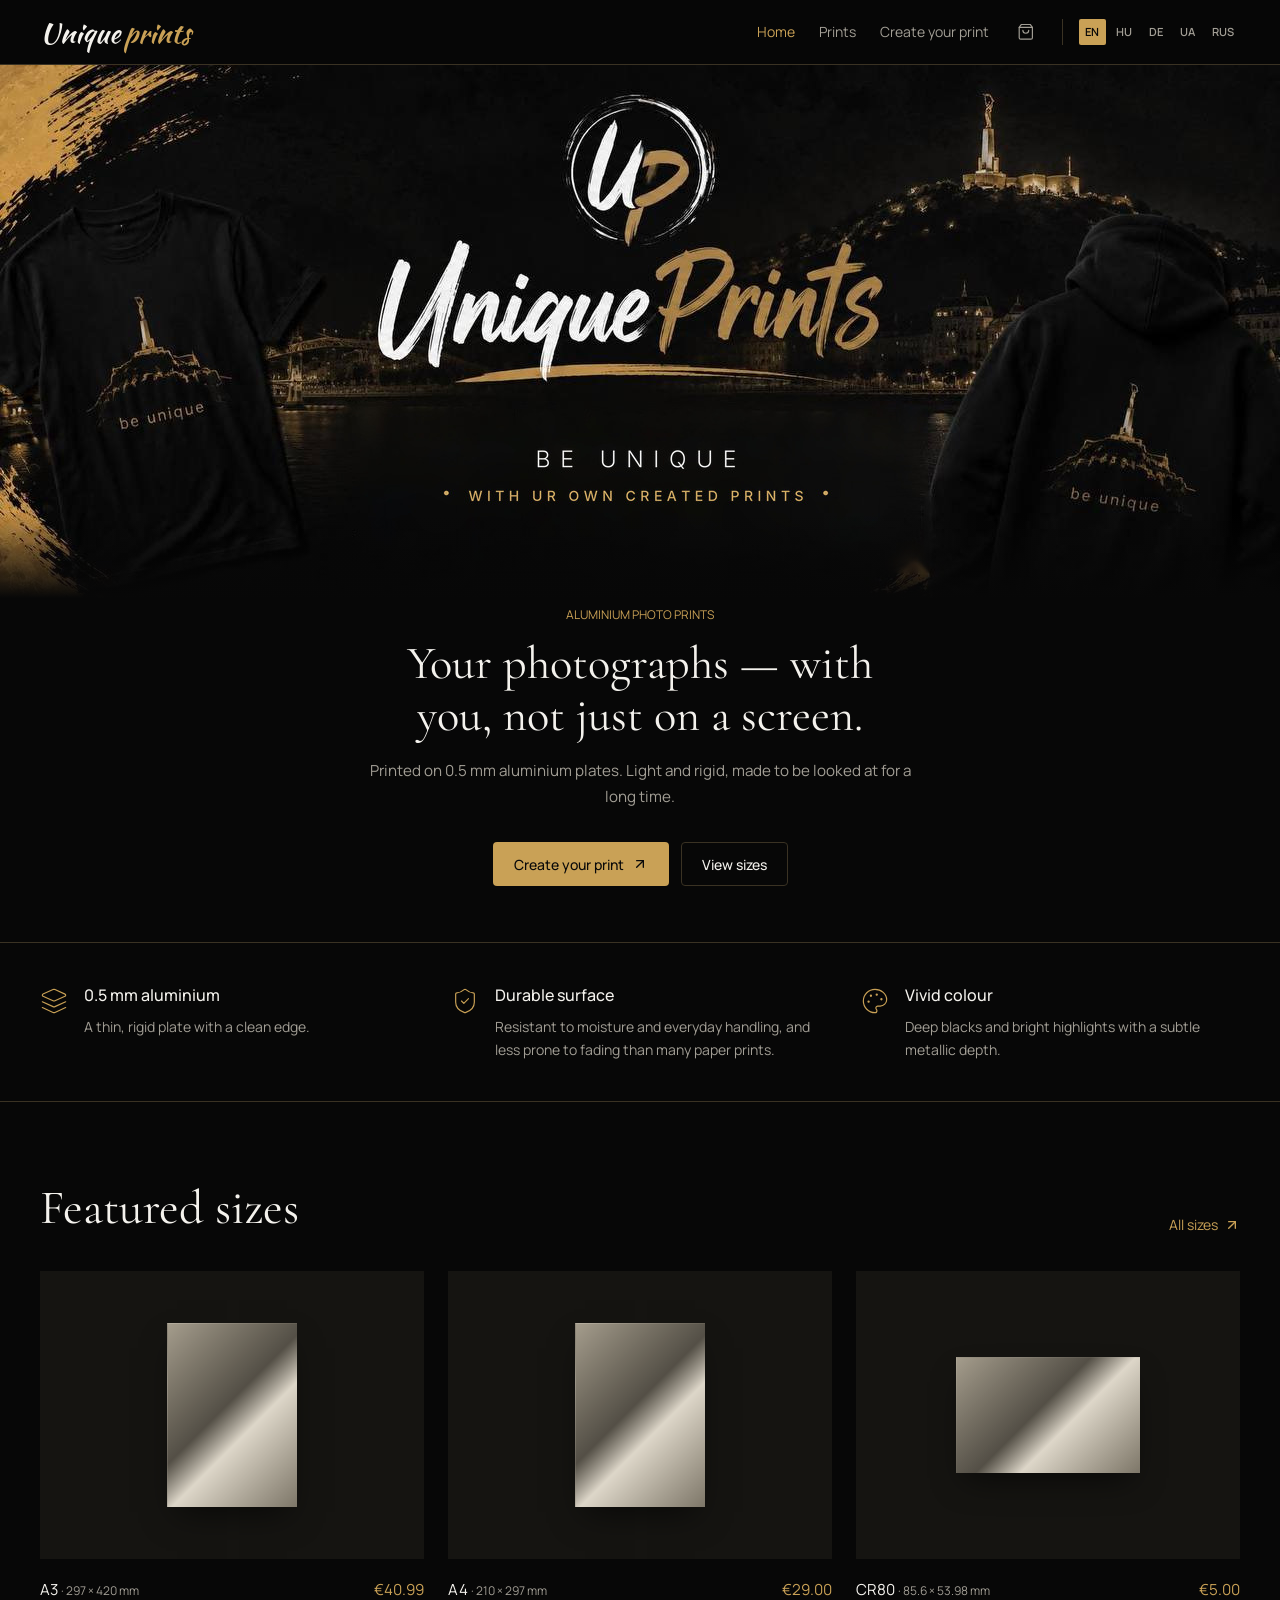
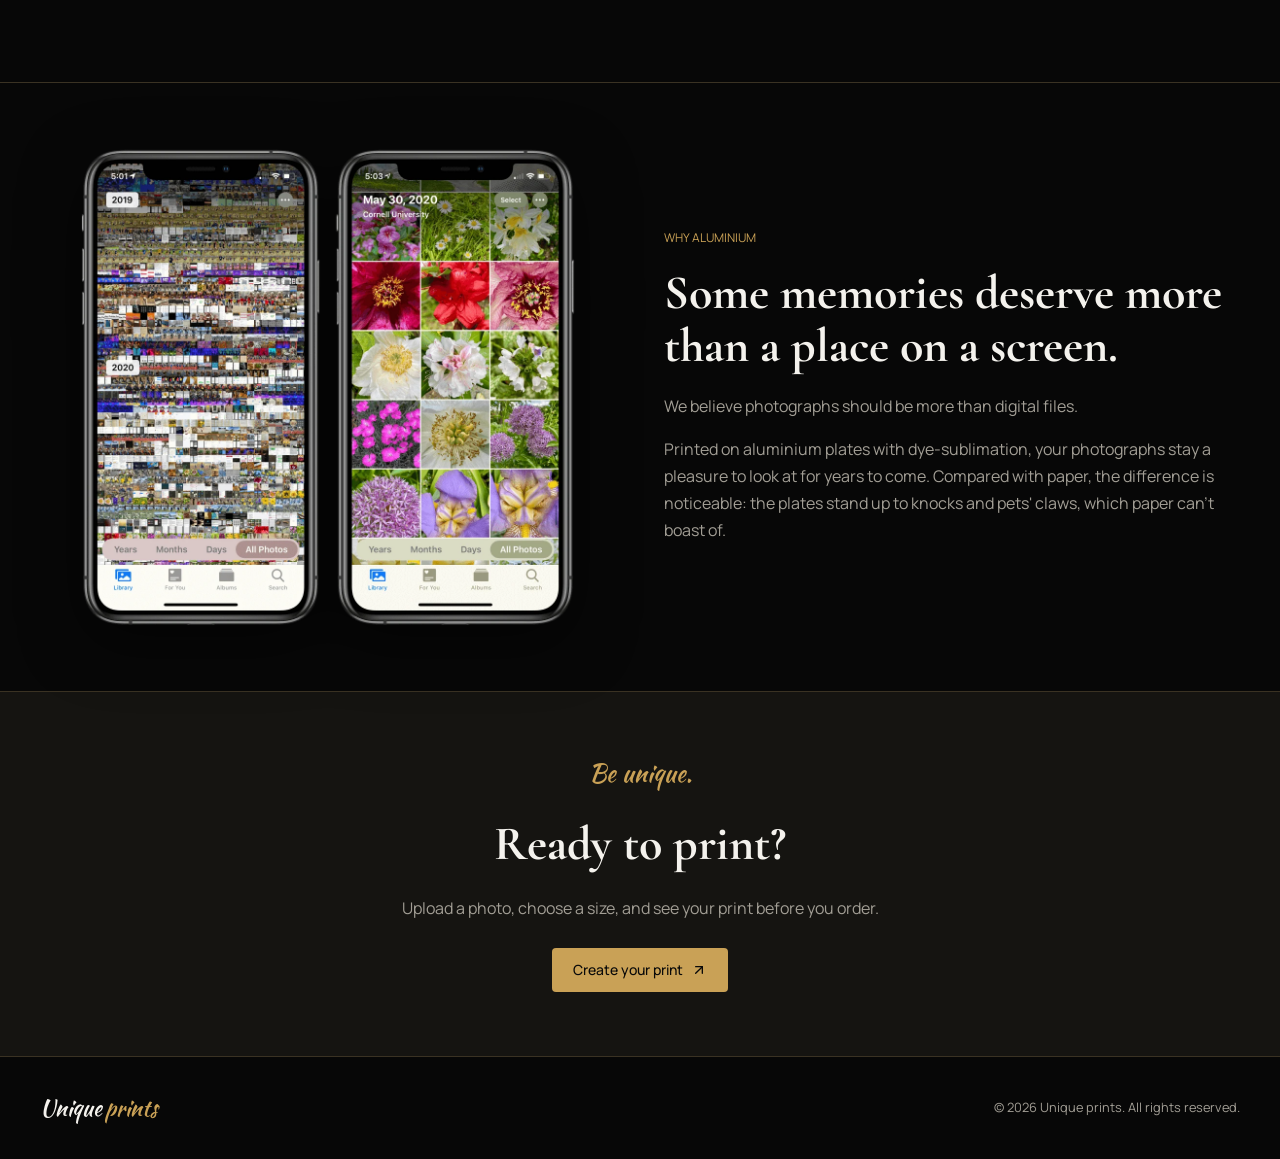
==== index.html @ eef184ad "Initial import of Unique prints site Static HTML/JS frontend, PHP 8 + SQLite API, admin panel. Admin" ====
<!doctype html>
<html lang="en">
<head>
  <meta charset="utf-8">
  <meta name="viewport" content="width=device-width, initial-scale=1">
  <title>Unique prints — Personal aluminium photo prints</title>
  <meta name="description" content="Your photos on 0.5 mm aluminium. Discover A3, A4, A5, A6 and pocket-sized CR80 prints.">
  <meta property="og:title" content="Unique prints — Personal aluminium photo prints">
  <meta property="og:description" content="Make your memories unique with aluminium photo prints, from A3 to CR80.">
  <meta property="og:type" content="website">
  <meta property="og:image" content="assets/img/og.png">
  <meta name="twitter:card" content="summary_large_image">
  <link rel="icon" href="favicon.svg" type="image/svg+xml">
  <link rel="preconnect" href="https://fonts.googleapis.com">
  <link rel="preconnect" href="https://fonts.gstatic.com" crossorigin>
  <link href="https://fonts.googleapis.com/css2?family=Cormorant+Garamond:wght@400;500&family=Kaushan+Script&family=Manrope:wght@400;500;600;700&display=swap" rel="stylesheet">
  <link rel="stylesheet" href="assets/css/styles.css">
  <script src="assets/js/i18n.js"></script>
  <script src="assets/js/app.js"></script>
</head>
<body data-page="home">
  <header id="site-header"></header>
  <main>
    <!-- top of the home page: brand banner, then the headline under it -->
    <section class="hero-banner">
      <div class="banner-frame">
        <img id="hero-img" alt="Unique Prints — night view of Budapest with the Liberty Statue" width="1280" height="533">
      </div>
      <div class="container-site hero-copy animate-rise">
        <h1 class="visually-hidden">Unique prints</h1>
        <p class="eyebrow text-primary" data-i18n="hero.eyebrow">Aluminium photo prints</p>
        <h2 class="font-display" data-i18n="hero.title">Your photographs — with you, not just on a screen.</h2>
        <p class="sub" data-i18n="hero.sub">Printed on 0.5 mm aluminium plates. Light and rigid, made to be looked at for a long time.</p>
        <div class="cta-row">
          <a class="btn btn-lg btn-primary" href="create.html"><span data-i18n="hero.cta">Create your print</span><span data-icon="arrow"></span></a>
          <a class="btn btn-lg btn-outline" href="prints.html" data-i18n="hero.secondary">View sizes</a>
        </div>
      </div>
    </section>

    <section class="border-y">
      <div class="container-site benefits">
        <div class="benefit"><span data-icon="layers"></span><div><h3 data-i18n="ben.1.t"></h3><p data-i18n="ben.1.d"></p></div></div>
        <div class="benefit"><span data-icon="shield"></span><div><h3 data-i18n="ben.2.t"></h3><p data-i18n="ben.2.d"></p></div></div>
        <div class="benefit"><span data-icon="palette"></span><div><h3 data-i18n="ben.3.t"></h3><p data-i18n="ben.3.d"></p></div></div>
      </div>
    </section>

    <section class="container-site section">
      <div class="section-head">
        <h2 class="h-section" data-i18n="feat.title">Featured sizes</h2>
        <a class="btn-link" href="prints.html"><span data-i18n="feat.all">All sizes</span><span data-icon="arrow"></span></a>
      </div>
      <div class="featured" id="featured"></div>
    </section>

    <!-- "Why aluminium" — updated text -->
    <section class="border-t">
      <div class="container-site why">
        <img id="detail-img" alt="A phone photo library with thousands of photos" loading="lazy" width="1024" height="988">
        <div>
          <p class="eyebrow text-primary" data-i18n="ben.title">Why aluminium</p>
          <h2 data-i18n="why.subtitle">Some memories deserve more than a place on a screen.</h2>
          <p class="body" data-i18n="why.p1"></p>
          <p class="body" data-i18n="why.p2"></p>
        </div>
      </div>
    </section>

    <section class="border-t cta-band">
      <div class="container-site">
        <p class="brand-script text-primary" style="font-size:1.5rem" data-i18n="brand.slogan">Be unique.</p>
        <h2 data-i18n="cta.title">Ready to print?</h2>
        <p class="sub" data-i18n="cta.sub"></p>
        <a class="btn btn-lg btn-primary" style="margin-top:1.75rem" href="create.html"><span data-i18n="hero.cta">Create your print</span><span data-icon="arrow"></span></a>
      </div>
    </section>
  </main>
  <footer id="site-footer"></footer>

  <script>
    document.addEventListener("DOMContentLoaded", async () => {
      document.querySelectorAll("[data-icon]").forEach((el) => { el.outerHTML = UP.ICONS[el.getAttribute("data-icon")]; });
      UP.img("banner", document.getElementById("hero-img"));
      UP.img("detail", document.getElementById("detail-img"));
      const heroUrl = await UP.bgImage("hero");
      const render = async () => {
        const { sizes } = await UP.catalogue();
        const featured = sizes.filter((s) => ["A3", "A4", "CR80"].includes(s.id));
        document.getElementById("featured").innerHTML = featured.map((s) =>
          '<a class="feat-card" href="create.html?size=' + s.id + '">' +
            '<div class="frame"><div class="plate print-photo" style="width:' + (s.id === "CR80" ? "48%" : "34%") + ';aspect-ratio:' + s.w + "/" + s.h + ";" + (heroUrl ? "--print-image:url('" + heroUrl + "')" : "") + "\"></div></div>" +
            '<div class="cap"><span>' + s.id + ' <span class="dims">· ' + s.w + " × " + s.h + ' mm</span></span><span class="text-primary">' + UP.formatEUR(s.price) + "</span></div>" +
          "</a>").join("");
      };
      render();
      document.addEventListener("up:lang", render);
    });
  </script>
</body>
</html>
---- assets/css/styles.css ----
/* Unique prints — design system (copied from the original project) */
:root {
  --font-display: "Cormorant Garamond", Georgia, serif;
  --font-sans: "Manrope", system-ui, -apple-system, sans-serif;
  --font-script: "Kaushan Script", cursive;
  --radius: 0.25rem;
  --background: oklch(0.13 0 0);
  --foreground: oklch(0.96 0.006 85);
  --card: oklch(0.17 0 0);
  --popover: oklch(0.19 0 0);
  --primary: oklch(0.73 0.105 82);
  --primary-foreground: oklch(0.14 0 0);
  --secondary: oklch(0.19 0.005 85);
  --muted-foreground: oklch(0.7 0.014 85);
  --accent: oklch(0.25 0.022 82);
  --destructive: oklch(0.73 0.17 26);
  --success: oklch(0.75 0.13 150);
  --border: oklch(0.32 0.027 82);
  --plate: linear-gradient(135deg, oklch(0.7 0.025 85), oklch(0.43 0.016 85) 45%, oklch(0.88 0.02 85) 60%, oklch(0.57 0.023 85));
  --shadow-plate: 0 15px 32px -10px oklch(0 0 0 / 0.6);
  --hero-shade: linear-gradient(90deg, oklch(0.1 0 0 / 0.94), oklch(0.1 0 0 / 0.67) 38%, oklch(0.1 0 0 / 0.05) 75%);
  color-scheme: dark;
}

*, *::before, *::after { box-sizing: border-box; border-color: var(--border); }
html { -webkit-text-size-adjust: 100%; }
body {
  margin: 0; min-height: 100vh; display: flex; flex-direction: column;
  background: var(--background); color: var(--foreground);
  font-family: var(--font-sans); font-size: 16px; line-height: 1.5;
  -webkit-font-smoothing: antialiased;
}
main { flex: 1; }
img { max-width: 100%; display: block; }
a { color: inherit; text-decoration: none; }
h1, h2, h3, h4, p { margin: 0; }
button, input, select, textarea { font: inherit; color: inherit; }
button { cursor: pointer; }
[hidden] { display: none !important; }

/* ---------- utilities ---------- */
.container-site { margin-inline: auto; width: 100%; max-width: 80rem; padding-inline: 1.25rem; }
@media (min-width: 768px) { .container-site { padding-inline: 2.5rem; } }
.font-display { font-family: var(--font-display); font-weight: 400; letter-spacing: 0; }
.eyebrow { font-size: .75rem; text-transform: uppercase; letter-spacing: 0; color: var(--muted-foreground); }
.text-primary { color: var(--primary); }
.muted { color: var(--muted-foreground); }
.small { font-size: .875rem; }
.xsmall { font-size: .75rem; }
.relaxed { line-height: 1.65; }
.uppercase { text-transform: uppercase; }
.brand-script { font-family: var(--font-script); letter-spacing: 0; }
.brand-mark { display: inline-flex; align-items: baseline; gap: .15em; white-space: nowrap; font-family: var(--font-script); }
.brand-mark span:last-child { color: var(--primary); }
.brand-underline { width: 90%; height: 9px; background: var(--primary); clip-path: polygon(0 60%, 25% 20%, 78% 0, 100% 40%, 60% 40%, 15% 75%); }
.plate { background: var(--plate); box-shadow: var(--shadow-plate); }
.print-photo { background-image: var(--print-image, var(--plate)); background-size: cover; background-position: center; }
.border-y { border-top: 1px solid var(--border); border-bottom: 1px solid var(--border); }
.border-t { border-top: 1px solid var(--border); }
.bg-secondary { background: var(--secondary); }

@keyframes rise { from { opacity: 0; transform: translateY(16px); } to { opacity: 1; transform: none; } }
@keyframes fadein { from { opacity: 0; } to { opacity: 1; } }
.animate-rise { animation: rise .9s cubic-bezier(.2,.7,.2,1) both; }
.animate-fade { animation: fadein 1.4s ease both .2s; }
@media (prefers-reduced-motion: reduce) { *, *::before, *::after { animation: none !important; transition: none !important; } }

/* ---------- buttons ---------- */
.btn { display: inline-flex; align-items: center; justify-content: center; gap: .5rem; border-radius: var(--radius);
  font-size: .875rem; font-weight: 500; letter-spacing: 0; border: 1px solid transparent; transition: opacity .2s, background .2s, color .2s; white-space: nowrap; }
.btn svg { width: 1rem; height: 1rem; }
.btn-lg { height: 2.75rem; padding: 0 1.25rem; }
.btn-md { height: 2.5rem; padding: 0 1rem; }
.btn-sm { height: 2rem; padding: 0 .75rem; font-size: .8rem; }
.btn-primary { background: var(--primary); color: var(--primary-foreground); }
.btn-primary:hover:not(:disabled) { opacity: .88; }
.btn-outline { border-color: var(--border); background: transparent; color: var(--foreground); }
.btn-outline:hover:not(:disabled) { background: var(--accent); }
.btn-ghost { background: transparent; color: var(--muted-foreground); }
.btn-ghost:hover:not(:disabled) { color: var(--foreground); background: var(--accent); }
.btn-danger { border-color: color-mix(in oklch, var(--destructive) 50%, transparent); color: var(--destructive); background: transparent; }
.btn-danger:hover:not(:disabled) { background: color-mix(in oklch, var(--destructive) 12%, transparent); }
.btn-link { color: var(--primary); font-size: .875rem; display: inline-flex; align-items: center; gap: .35rem; white-space: nowrap; }
.btn-link svg { width: 1rem; height: 1rem; }
.btn-link:hover { text-decoration: underline; text-underline-offset: 4px; }
.btn:disabled { opacity: .45; cursor: not-allowed; }

/* ---------- header ---------- */
.site-header { position: sticky; top: 0; z-index: 40; border-bottom: 1px solid var(--border); background: color-mix(in oklch, var(--background) 92%, transparent); backdrop-filter: blur(10px); }
.site-header .bar { display: flex; height: 4rem; align-items: center; justify-content: space-between; gap: 1rem; }
.logo { font-size: 1.75rem; line-height: 1; }
.nav { display: flex; align-items: center; gap: 1.5rem; font-size: .875rem; }
.nav a { color: var(--muted-foreground); transition: color .2s; }
.nav a:hover { color: var(--foreground); }
.nav a.active { color: var(--primary); }
.cart-link { position: relative; display: inline-flex; padding: .25rem; color: var(--muted-foreground); }
.cart-link:hover, .cart-link.active { color: var(--foreground); }
.cart-link svg { width: 1.1rem; height: 1.1rem; }
.cart-count { position: absolute; top: -.35rem; right: -.55rem; min-width: 1.1rem; height: 1.1rem; padding: 0 .25rem; border-radius: 999px; background: var(--primary); color: var(--primary-foreground); font-size: .65rem; font-weight: 700; display: grid; place-items: center; }
.langs { display: flex; align-items: center; gap: .25rem; padding-left: 1rem; border-left: 1px solid var(--border); }
.langs button { border: 0; background: transparent; color: var(--muted-foreground); font-size: .7rem; font-weight: 600; padding: .3rem .4rem; border-radius: 2px; }
.langs button:hover { color: var(--foreground); }
.langs button.active { background: var(--primary); color: var(--primary-foreground); }
.mobile-nav { display: none; }
@media (max-width: 820px) {
  .nav .nav-text { display: none; }
  .nav { gap: .75rem; }
  .langs { padding-left: .5rem; gap: 0; }
  .langs button { padding: .3rem .3rem; }
  .mobile-nav { display: flex; gap: 1.25rem; overflow-x: auto; padding: .6rem 1.25rem; border-top: 1px solid var(--border); font-size: .85rem; }
  .mobile-nav a { color: var(--muted-foreground); white-space: nowrap; }
  .mobile-nav a.active { color: var(--primary); }
}
@media (max-width: 380px) { .logo { font-size: 1.45rem; } }

/* ---------- footer ---------- */
.site-footer { border-top: 1px solid var(--border); }
.site-footer .bar { display: flex; flex-wrap: wrap; gap: 1rem; align-items: center; justify-content: space-between; padding-block: 2.5rem; font-size: .8rem; color: var(--muted-foreground); }
.site-footer .logo { font-size: 1.4rem; color: var(--foreground); }

/* ---------- hero ---------- */
.print-hero { position: relative; isolation: isolate; display: flex; align-items: center; overflow: hidden; min-height: 600px; max-height: 820px; height: 75svh; }
.print-hero > img { position: absolute; inset: 0; z-index: -20; width: 100%; height: 100%; object-fit: cover; object-position: right; }
.hero-shade { position: absolute; inset: 0; z-index: -10; background: var(--hero-shade); }
.hero-fallback { position: absolute; inset: 0; z-index: -21; background: radial-gradient(ellipse at 75% 45%, oklch(0.35 0.06 75) 0%, oklch(0.16 0.01 80) 45%, var(--background) 75%); }
.hero-inner { padding-block: 5rem; max-width: 36rem; }
.hero-inner h1 { margin-top: 1.75rem; font-size: clamp(3.75rem, 9vw, 6rem); line-height: 1; font-weight: 400; }
.hero-inner h2 { margin-top: .75rem; font-size: clamp(1.875rem, 4vw, 2.25rem); line-height: 1.15; }
.hero-inner .sub { margin-top: 1rem; max-width: 28rem; font-size: .875rem; line-height: 1.65; color: var(--muted-foreground); }
.cta-row { margin-top: 2rem; display: flex; flex-wrap: wrap; gap: .75rem; }
@media (max-width: 640px) {
  .print-hero { height: auto; min-height: 650px; align-items: flex-end; }
  .hero-shade { background: linear-gradient(0deg, var(--background), oklch(0.1 0 0 / .72) 65%, oklch(0.1 0 0 / .4)); }
}

/* ---------- sections ---------- */
.benefits { display: grid; gap: 2rem; padding-block: 2.5rem; }
@media (min-width: 768px) { .benefits { grid-template-columns: repeat(3, 1fr); } }
.benefit { display: flex; gap: 1rem; }
.benefit svg { margin-top: .25rem; width: 1.75rem; height: 1.75rem; flex-shrink: 0; color: var(--primary); }
.benefit h3 { font-weight: 500; font-size: 1rem; }
.benefit p { margin-top: .5rem; font-size: .875rem; line-height: 1.65; color: var(--muted-foreground); }

.section { padding-block: 4rem; }
@media (min-width: 768px) { .section { padding-block: 5rem; } }
.section-head { display: flex; align-items: flex-end; justify-content: space-between; gap: 1rem; }
.h-section { font-family: var(--font-display); font-weight: 400; font-size: clamp(2.25rem, 5vw, 3rem); line-height: 1.1; }

.featured { margin-top: 2.25rem; display: grid; gap: 1.5rem; }
@media (min-width: 640px) { .featured { grid-template-columns: repeat(3, 1fr); } }
.feat-card { display: block; }
.feat-card .frame { aspect-ratio: 4/3; background: var(--secondary); display: flex; align-items: center; justify-content: center; overflow: hidden; }
.feat-card .plate { transition: transform .5s; }
.feat-card:hover .plate { transform: translateY(-.5rem); }
.feat-card .cap { margin-top: 1.25rem; display: flex; justify-content: space-between; gap: .75rem; font-size: .95rem; }
.feat-card .cap .dims { font-size: .75rem; color: var(--muted-foreground); }

.why { display: grid; gap: 3rem; padding-block: 4rem; align-items: center; }
@media (min-width: 768px) { .why { grid-template-columns: 1fr 1fr; } }
.why img { width: 100%; height: auto; max-height: 480px; object-fit: contain; justify-self: center; filter: drop-shadow(0 18px 30px oklch(0 0 0 / .5)); }
.why h2 { margin-top: 1.25rem; font-family: var(--font-display); font-size: clamp(2.25rem, 4.5vw, 3rem); line-height: 1.1; }
.why p.body { margin-top: 1.25rem; color: var(--muted-foreground); line-height: 1.7; }
.why p.body + p.body { margin-top: 1rem; }
.why p.note { margin-top: 1.5rem; font-size: .75rem; line-height: 1.65; color: var(--muted-foreground); }

.cta-band { background: var(--secondary); text-align: center; padding-block: 4rem; }
.cta-band h2 { margin-top: 1rem; font-family: var(--font-display); font-size: clamp(2.25rem, 5vw, 3rem); }
.cta-band p.sub { margin-top: 1rem; color: var(--muted-foreground); }

/* ---------- page head ---------- */
.page-head { padding-top: 3.5rem; padding-bottom: 1rem; }
.page-head h1 { margin-top: .75rem; font-family: var(--font-display); font-weight: 400; font-size: clamp(2.5rem, 6vw, 3.75rem); line-height: 1.05; }
.page-head p { margin-top: 1rem; max-width: 36rem; color: var(--muted-foreground); }

/* ---------- catalogue ---------- */
.catalogue { margin-top: 2.5rem; display: grid; gap: 1px; background: var(--border); border: 1px solid var(--border); }
.cat-row { display: grid; gap: 1.5rem; padding: 1.75rem; background: var(--background); align-items: center; }
@media (min-width: 768px) { .cat-row { grid-template-columns: 220px 1fr auto; } }
.cat-row .frame { aspect-ratio: 4/3; background: var(--secondary); display: flex; align-items: center; justify-content: center; }
.cat-row h2 { font-family: var(--font-display); font-size: 2.25rem; font-weight: 400; }
.cat-row .price { margin-top: .25rem; color: var(--primary); font-size: 1.1rem; }
.cat-row .meta { margin-top: .5rem; font-size: .85rem; color: var(--muted-foreground); }
.cat-row .desc { margin-top: .75rem; font-size: .875rem; color: var(--muted-foreground); max-width: 34rem; }
.fine { margin-top: 2rem; font-size: .75rem; color: var(--muted-foreground); max-width: 46rem; line-height: 1.65; }

/* ---------- forms / cards ---------- */
.card { background: var(--card); border: 1px solid var(--border); border-radius: var(--radius); padding: 1.5rem; }
.card h2, .card h3 { font-family: var(--font-display); font-weight: 400; font-size: 1.75rem; }
.field { display: grid; gap: .4rem; }
.field label { font-size: .8rem; color: var(--muted-foreground); }
.field label .req { color: var(--primary); }
.input, .select, .textarea { width: 100%; height: 2.6rem; padding: 0 .8rem; background: var(--background); border: 1px solid var(--border); border-radius: var(--radius); outline: none; transition: border-color .2s, box-shadow .2s; }
.textarea { height: auto; min-height: 5.5rem; padding: .6rem .8rem; resize: vertical; }
.input:focus, .select:focus, .textarea:focus { border-color: var(--primary); box-shadow: 0 0 0 3px color-mix(in oklch, var(--primary) 22%, transparent); }
.input.invalid, .select.invalid { border-color: var(--destructive); }
.grid-2 { display: grid; gap: 1rem; }
@media (min-width: 640px) { .grid-2 { grid-template-columns: 1fr 1fr; } }
.stack { display: grid; gap: 1rem; }
.seg { display: inline-flex; flex-wrap: wrap; gap: .5rem; }
.seg button, .seg label.opt { border: 1px solid var(--border); background: transparent; border-radius: var(--radius); padding: .55rem .9rem; font-size: .85rem; color: var(--muted-foreground); display: inline-flex; gap: .5rem; align-items: center; cursor: pointer; }
.seg button:hover, .seg label.opt:hover { color: var(--foreground); }
.seg button.active, .seg label.opt.active { border-color: var(--primary); color: var(--foreground); background: color-mix(in oklch, var(--primary) 12%, transparent); }
.seg label.opt input { position: absolute; opacity: 0; pointer-events: none; }
.alert { border: 1px solid var(--border); background: var(--secondary); border-radius: var(--radius); padding: .85rem 1rem; font-size: .85rem; color: var(--muted-foreground); line-height: 1.6; }
.alert.error { border-color: color-mix(in oklch, var(--destructive) 55%, transparent); color: var(--destructive); }
.alert.ok { border-color: color-mix(in oklch, var(--success) 55%, transparent); color: var(--success); }

/* ---------- create studio ---------- */
.studio { margin-top: 2rem; display: grid; gap: 2rem; padding-bottom: 4rem; }
@media (min-width: 960px) { .studio { grid-template-columns: minmax(0, 1.25fr) minmax(0, 1fr); align-items: start; } }
.dropzone { border: 1px dashed var(--border); border-radius: var(--radius); padding: 2.5rem 1.5rem; text-align: center; display: grid; gap: .75rem; justify-items: center; transition: border-color .2s, background .2s; }
.dropzone.drag { border-color: var(--primary); background: color-mix(in oklch, var(--primary) 8%, transparent); }
.dropzone svg { width: 2rem; height: 2rem; color: var(--primary); }
.crop-wrap { background: var(--secondary); padding: 1.5rem; display: flex; align-items: center; justify-content: center; min-height: 360px; }
.crop-frame { position: relative; overflow: hidden; touch-action: none; cursor: grab; background: #000; box-shadow: var(--shadow-plate); max-width: 100%; }
.crop-frame:active { cursor: grabbing; }
.crop-frame img { position: absolute; top: 0; left: 0; max-width: none; transform-origin: 0 0; user-select: none; -webkit-user-drag: none; pointer-events: none; }
.crop-frame .sheen { position: absolute; inset: 0; pointer-events: none; background: linear-gradient(120deg, transparent 30%, oklch(1 0 0 / .08) 45%, transparent 60%); }
.crop-frame .grid-lines { position: absolute; inset: 0; pointer-events: none; background-image: linear-gradient(to right, oklch(1 0 0 / .18) 1px, transparent 1px), linear-gradient(to bottom, oklch(1 0 0 / .18) 1px, transparent 1px); background-size: 33.333% 33.333%; opacity: 0; transition: opacity .2s; }
.crop-frame:hover .grid-lines, .crop-frame.dragging .grid-lines { opacity: 1; }
.zoom-row { display: flex; align-items: center; gap: .75rem; margin-top: 1rem; }
.zoom-row input[type=range] { flex: 1; accent-color: var(--primary); }
.size-list { display: grid; gap: .5rem; }
.size-opt { display: grid; grid-template-columns: auto 1fr auto; align-items: center; gap: .75rem; padding: .7rem .9rem; border: 1px solid var(--border); border-radius: var(--radius); cursor: pointer; background: transparent; text-align: left; width: 100%; }
.size-opt:hover { background: var(--accent); }
.size-opt.active { border-color: var(--primary); background: color-mix(in oklch, var(--primary) 10%, transparent); }
.size-opt .id { font-weight: 600; min-width: 3rem; }
.size-opt .dims { font-size: .75rem; color: var(--muted-foreground); }
.badge { display: inline-flex; align-items: center; gap: .3rem; font-size: .7rem; font-weight: 600; padding: .15rem .5rem; border-radius: 999px; border: 1px solid currentColor; white-space: nowrap; }
.q-great { color: var(--success); }
.q-good { color: var(--primary); }
.q-low { color: var(--destructive); }
.qty { display: inline-flex; align-items: center; border: 1px solid var(--border); border-radius: var(--radius); }
.qty button { width: 2.4rem; height: 2.4rem; border: 0; background: transparent; font-size: 1.1rem; }
.qty button:hover { background: var(--accent); }
.qty input { width: 3rem; text-align: center; border: 0; background: transparent; height: 2.4rem; -moz-appearance: textfield; }
.qty input::-webkit-outer-spin-button, .qty input::-webkit-inner-spin-button { -webkit-appearance: none; }
.price-big { font-family: var(--font-display); font-size: 2.25rem; line-height: 1; }
.spinner { width: 1rem; height: 1rem; border: 2px solid currentColor; border-right-color: transparent; border-radius: 50%; animation: spin .7s linear infinite; display: inline-block; }
@keyframes spin { to { transform: rotate(360deg); } }

/* ---------- cart / checkout ---------- */
.cart-layout { display: grid; gap: 2rem; padding-block: 2rem 4rem; }
@media (min-width: 960px) { .cart-layout { grid-template-columns: minmax(0, 1.6fr) minmax(0, 1fr); align-items: start; } }
.cart-item { display: grid; grid-template-columns: 96px 1fr; gap: 1rem; padding: 1.25rem 0; border-bottom: 1px solid var(--border); }
.cart-item:first-child { padding-top: 0; }
.cart-item .thumb { width: 96px; height: 96px; background: var(--secondary); display: flex; align-items: center; justify-content: center; }
.cart-item .thumb img { max-width: 84px; max-height: 84px; box-shadow: var(--shadow-plate); }
.cart-item .row { display: flex; flex-wrap: wrap; justify-content: space-between; gap: .75rem; align-items: center; }
.summary-line { display: flex; justify-content: space-between; gap: 1rem; font-size: .9rem; padding: .35rem 0; }
.summary-line.total { border-top: 1px solid var(--border); margin-top: .5rem; padding-top: .9rem; font-weight: 600; font-size: 1rem; }
.sticky { position: sticky; top: 5.5rem; }

/* ---------- order confirmation ---------- */
.order-box { max-width: 44rem; margin: 3rem auto 4rem; }
.order-no { display: flex; flex-wrap: wrap; align-items: center; gap: .75rem; margin-top: .5rem; }
.order-no code { font-family: ui-monospace, SFMono-Regular, Menlo, monospace; font-size: 1.6rem; letter-spacing: .04em; color: var(--primary); }
.status-pill { display: inline-flex; align-items: center; gap: .4rem; font-size: .75rem; font-weight: 600; padding: .25rem .65rem; border-radius: 999px; background: var(--accent); color: var(--foreground); }
.status-pill::before { content: ""; width: .45rem; height: .45rem; border-radius: 50%; background: var(--primary); }
.tg-btn { background: #2AABEE; color: #fff; }
.tg-btn:hover { opacity: .9; }

.toast { position: fixed; left: 50%; bottom: 1.5rem; transform: translateX(-50%) translateY(150%); background: var(--popover); border: 1px solid var(--border); padding: .75rem 1.1rem; border-radius: var(--radius); font-size: .875rem; z-index: 100; transition: transform .3s; box-shadow: 0 10px 30px -10px #000; display: flex; gap: .9rem; align-items: center; }
.toast.show { transform: translateX(-50%) translateY(0); }

/* ---------- 3D plate preview ---------- */
.p3-card { margin-top: 1.5rem; border: 1px solid var(--border); border-radius: var(--radius); background: var(--card); }
.p3-head { display: flex; flex-wrap: wrap; align-items: center; justify-content: space-between; gap: .5rem; padding: .9rem 1rem; border-bottom: 1px solid var(--border); }
.p3-head .tools { display: flex; gap: .35rem; }
.p3-stage { position: relative; height: 420px; perspective: 1100px; perspective-origin: 50% 40%; overflow: hidden; cursor: grab; touch-action: none; outline: none;
  background: radial-gradient(ellipse 70% 60% at 50% 42%, oklch(0.24 0.012 82), oklch(0.15 0.004 82) 70%); }
.p3-stage.grabbing { cursor: grabbing; }
.p3-stage:focus-visible { box-shadow: inset 0 0 0 2px var(--primary); }
.p3-plate { position: absolute; left: 50%; top: 48%; transform-style: preserve-3d; will-change: transform; }
.p3-face { position: absolute; left: 0; top: 0; backface-visibility: hidden; -webkit-backface-visibility: hidden; overflow: hidden; }
.p3-front { background: #111; box-shadow: inset 0 0 0 1px oklch(1 0 0 / .18); }
.p3-photo { position: absolute; inset: 0; background-color: #222; background-repeat: no-repeat; }
.p3-glare { position: absolute; inset: 0; pointer-events: none; mix-blend-mode: screen;
  background: linear-gradient(105deg, transparent 38%, oklch(1 0 0 / .16) 47%, oklch(1 0 0 / .28) 50%, oklch(1 0 0 / .1) 54%, transparent 62%); background-size: 300% 100%; }
.p3-back { background:
    repeating-linear-gradient(90deg, oklch(1 0 0 / .05) 0 1px, oklch(0 0 0 / .05) 1px 3px),
    linear-gradient(135deg, oklch(0.78 0.006 85), oklch(0.6 0.006 85) 45%, oklch(0.86 0.006 85) 60%, oklch(0.66 0.006 85));
  box-shadow: inset 0 0 0 1px oklch(1 0 0 / .25); display: grid; place-items: center; }
.p3-mount { position: absolute; left: 30%; right: 30%; top: 12%; height: 7%; min-height: 8px; border-radius: 2px;
  background: linear-gradient(180deg, oklch(0.5 0.004 85), oklch(0.36 0.004 85)); box-shadow: 0 2px 4px oklch(0 0 0 / .35), inset 0 1px 0 oklch(1 0 0 / .2); }
.p3-stamp { display: grid; justify-items: center; gap: .2rem; color: oklch(0.32 0.004 85); text-align: center; opacity: .75; font-size: 1.05rem; }
.p3-stamp .brand-mark span:last-child { color: oklch(0.42 0.04 82); }
.p3-stamp small { font-size: .6rem; letter-spacing: .06em; text-transform: uppercase; font-family: var(--font-sans); }
.p3-edge { background: linear-gradient(90deg, oklch(0.62 0.005 85), oklch(0.92 0.004 85), oklch(0.55 0.005 85)); }
.p3-top, .p3-bottom { background: linear-gradient(180deg, oklch(0.62 0.005 85), oklch(0.92 0.004 85), oklch(0.55 0.005 85)); }
.p3-shadow { position: absolute; left: 50%; height: 26px; transform: translateX(-50%); border-radius: 50%; pointer-events: none;
  background: radial-gradient(ellipse at center, oklch(0 0 0 / .55), transparent 70%); filter: blur(6px); }
.p3-hint { padding: .7rem 1rem; font-size: .75rem; color: var(--muted-foreground); border-top: 1px solid var(--border); display: flex; justify-content: space-between; gap: 1rem; flex-wrap: wrap; }
@media (max-width: 640px) { .p3-stage { height: 340px; } }

/* ---------- two-sided printing ---------- */
.side-tabs { margin-bottom: .75rem; }
.back-drop { width: min(100%, 26rem); background: var(--background); }
.back-toggle { display: grid; grid-template-columns: auto 1fr; gap: .8rem; align-items: center; padding: .8rem .9rem; border: 1px solid var(--border); border-radius: var(--radius); cursor: pointer; }
.back-toggle:hover { background: var(--accent); }
.back-toggle input { position: absolute; opacity: 0; pointer-events: none; }
.back-toggle .switch { position: relative; width: 2.4rem; height: 1.35rem; border-radius: 999px; background: var(--secondary); border: 1px solid var(--border); transition: background .2s; }
.back-toggle .switch::after { content: ""; position: absolute; top: 2px; left: 2px; width: calc(1.35rem - 6px); height: calc(1.35rem - 6px); border-radius: 50%; background: var(--muted-foreground); transition: transform .2s, background .2s; }
.back-toggle input:checked + .switch { background: color-mix(in oklch, var(--primary) 35%, transparent); border-color: var(--primary); }
.back-toggle input:checked + .switch::after { transform: translateX(1.05rem); background: var(--primary); }
.back-toggle input:focus-visible + .switch { box-shadow: 0 0 0 3px color-mix(in oklch, var(--primary) 35%, transparent); }
.back-toggle-title { font-weight: 500; }
.back-toggle:has(input:checked) { border-color: var(--primary); background: color-mix(in oklch, var(--primary) 8%, transparent); }
.two-sided { display: inline-flex; align-items: center; gap: .3rem; font-size: .7rem; font-weight: 600; color: var(--primary); border: 1px solid color-mix(in oklch, var(--primary) 50%, transparent); border-radius: 999px; padding: .1rem .5rem; }
.thumb-pair { display: flex; gap: 4px; }
.cart-item .thumb.pair img { max-width: 44px; max-height: 84px; }
.p3-backphoto { position: absolute; inset: 0; background-color: #222; background-repeat: no-repeat; }

/* ---------- home: brand banner ---------- */
.visually-hidden { position: absolute; width: 1px; height: 1px; padding: 0; margin: -1px; overflow: hidden; clip: rect(0 0 0 0); white-space: nowrap; border: 0; }
.hero-banner { padding-bottom: 3.5rem; }
.banner-frame { position: relative; max-width: 1680px; margin-inline: auto; background: #050505; }
.banner-frame img { width: 100%; height: auto; aspect-ratio: 1280 / 533; object-fit: cover; object-position: 50% 45%; }
.banner-frame::after { content: ""; position: absolute; inset: 0; pointer-events: none;
  background: linear-gradient(180deg, transparent 84%, var(--background) 100%); }
@media (min-width: 1681px) {
  .banner-frame { -webkit-mask-image: linear-gradient(90deg, transparent, #000 5%, #000 95%, transparent); mask-image: linear-gradient(90deg, transparent, #000 5%, #000 95%, transparent); }
}
@media (max-width: 640px) {
  /* on phones keep the logo large: crop the t-shirt and hoodie at the sides */
  .banner-frame img { aspect-ratio: 16 / 10; object-position: 50% 30%; }
}
.hero-copy { text-align: center; display: grid; justify-items: center; margin-top: .5rem; }
.hero-copy h2 { margin-top: .9rem; max-width: 40rem; font-size: clamp(2rem, 4.2vw, 2.9rem); line-height: 1.12; text-wrap: balance; }
.hero-copy .sub { margin-top: 1rem; max-width: 34rem; font-size: .95rem; line-height: 1.7; color: var(--muted-foreground); }
.hero-copy .cta-row { justify-content: center; }
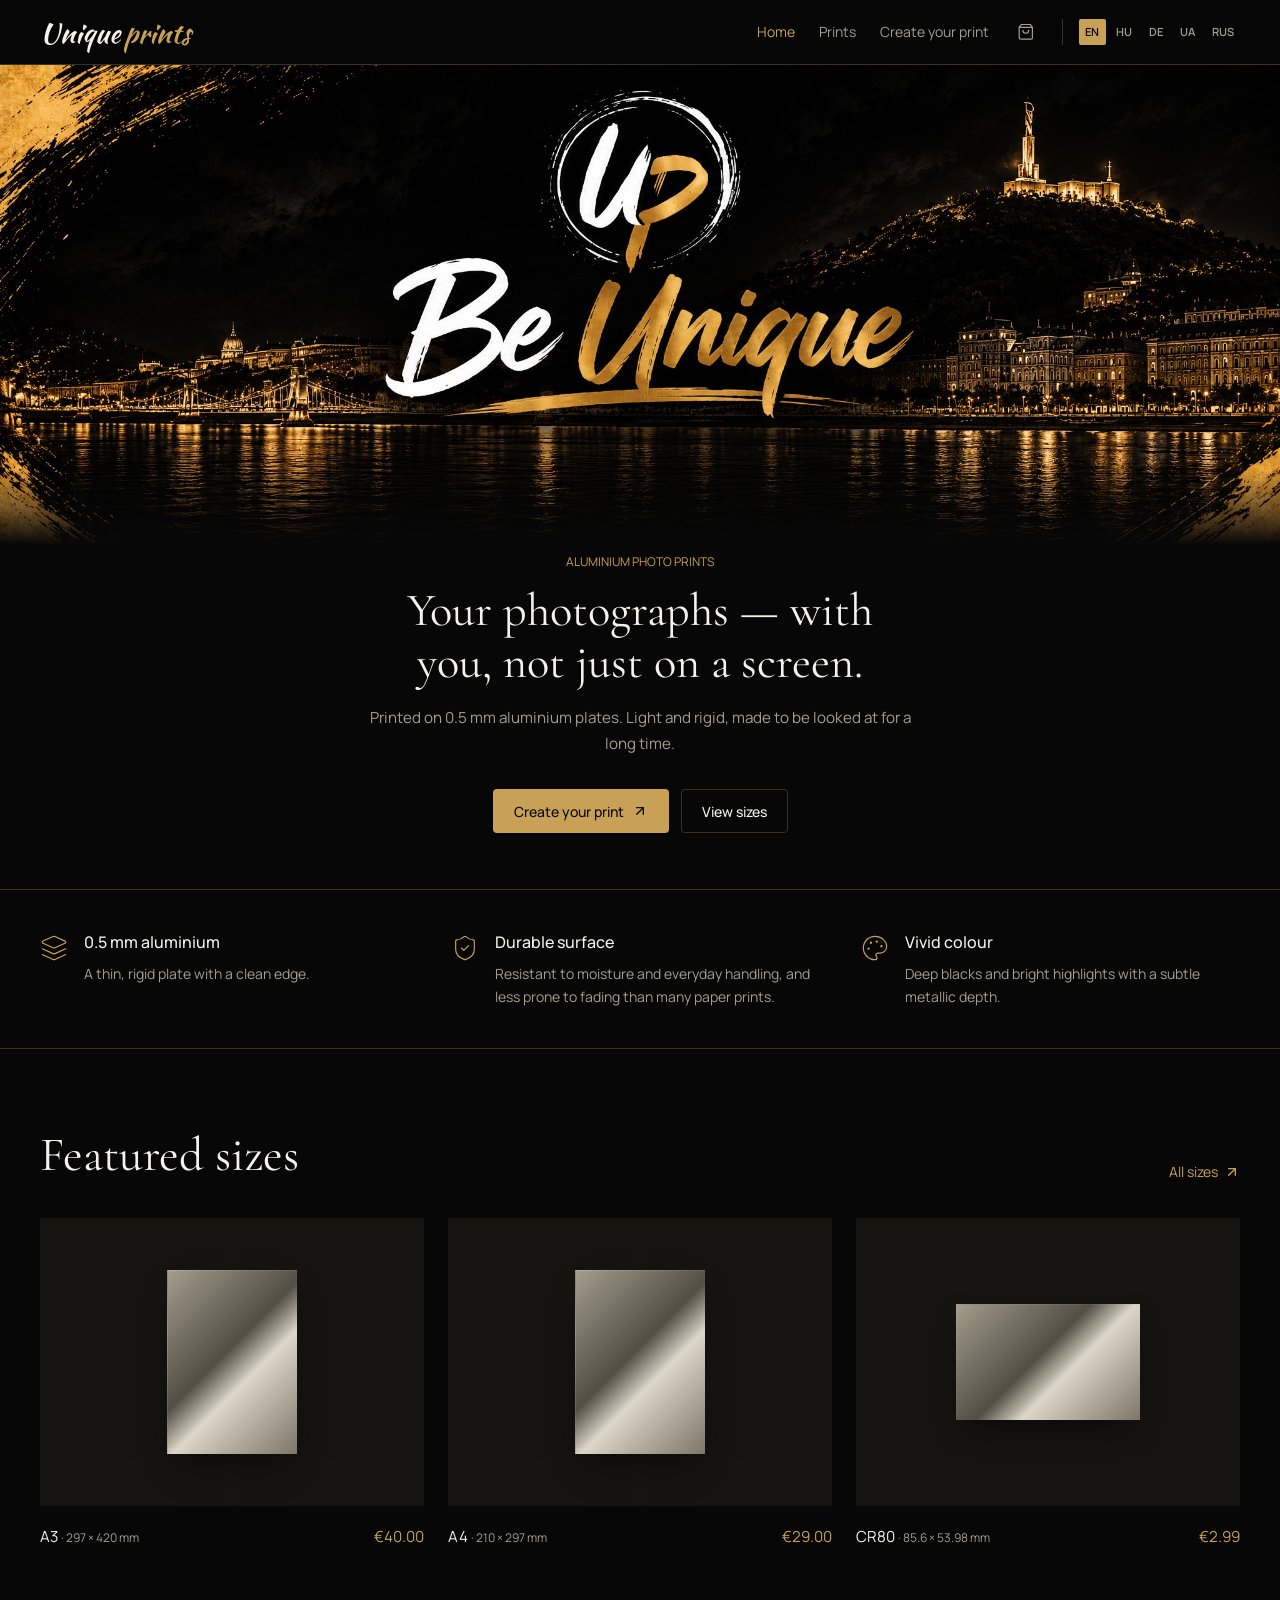
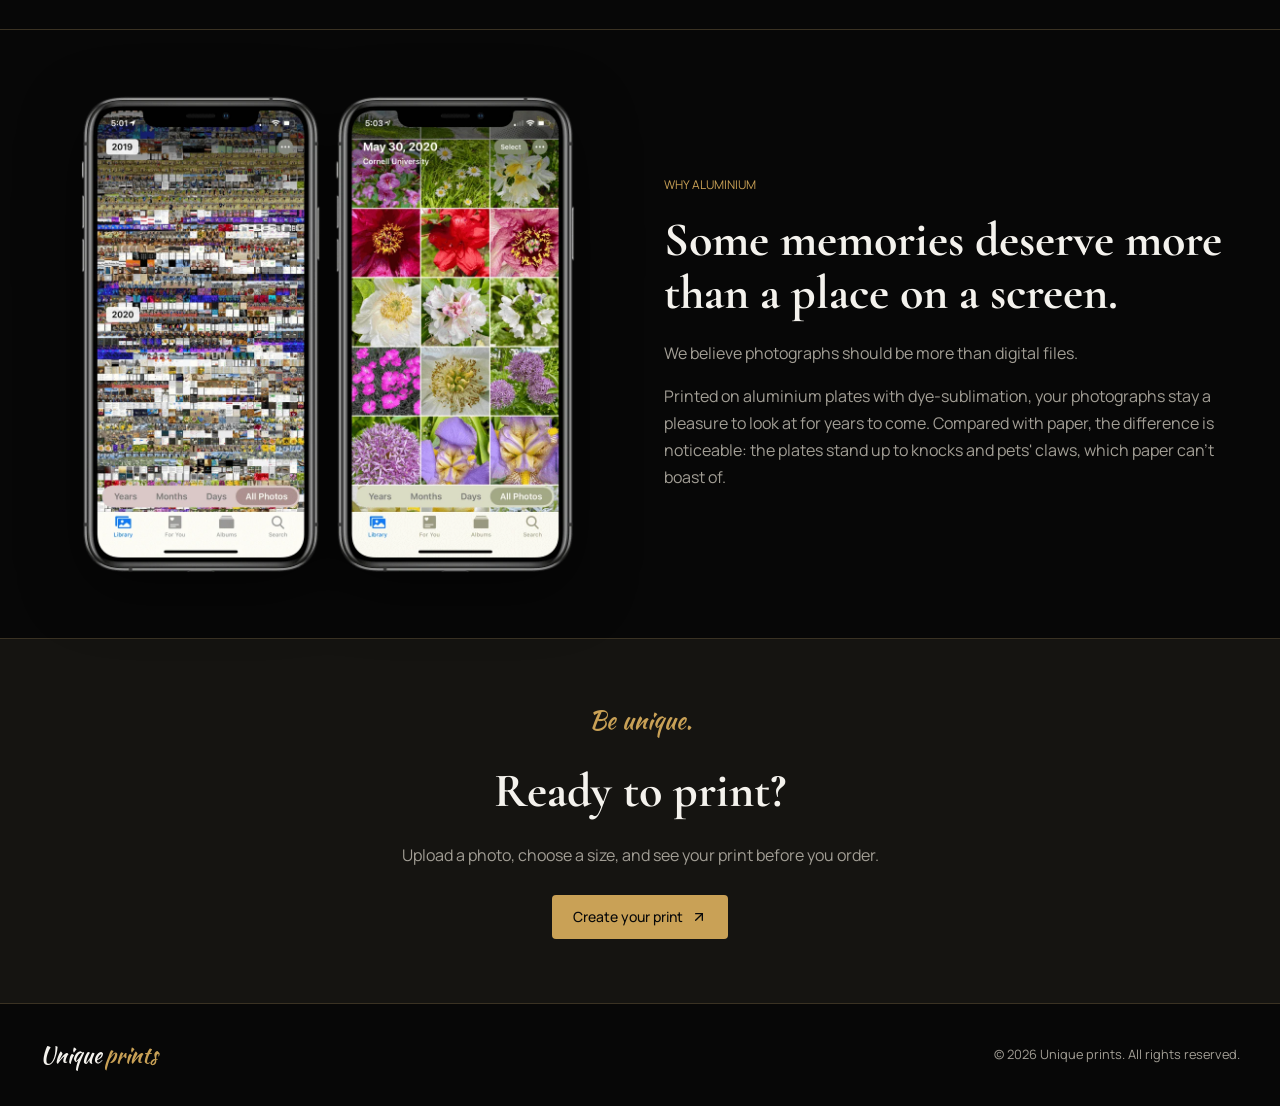
==== commit e7ff5d47: "New product: white ceramic mug 330 ml (11 oz), EUR 19 - MUG11 in config: print area 230 x 90 mm, wra" ====
--- a/index.html
+++ b/index.html
@@ -85,9 +85,16 @@
       UP.img("detail", document.getElementById("detail-img"));
       const heroUrl = await UP.bgImage("hero");
       const render = async () => {
-        const { sizes } = await UP.catalogue();
-        const featured = sizes.filter((s) => ["A3", "A4", "CR80"].includes(s.id));
-        document.getElementById("featured").innerHTML = featured.map((s) =>
+        const cat = await UP.catalogue();
+        const { sizes } = cat;
+        const featured = sizes.filter((s) => ["A3", "A4", "CR80"].includes(s.id) || s.type === "mug");
+        document.getElementById("featured").classList.toggle("four", featured.length > 3);
+        document.getElementById("featured").innerHTML = featured.map((s) => s.type === "mug"
+          ? '<a class="feat-card" href="create.html?size=' + s.id + '">' +
+              '<div class="frame">' + UP.mugArt("assets/img/hero-banner.jpg") + "</div>" +
+              '<div class="cap"><span>' + UP.t("mug.name") + ' <span class="dims">· ' + UP.t("mug.area", { w: s.w, h: s.h }) + '</span></span><span class="text-primary">' + UP.formatEUR(s.price) + "</span></div>" +
+            "</a>"
+          :
           '<a class="feat-card" href="create.html?size=' + s.id + '">' +
             '<div class="frame"><div class="plate print-photo" style="width:' + (s.id === "CR80" ? "48%" : "34%") + ';aspect-ratio:' + s.w + "/" + s.h + ";" + (heroUrl ? "--print-image:url('" + heroUrl + "')" : "") + "\"></div></div>" +
             '<div class="cap"><span>' + s.id + ' <span class="dims">· ' + s.w + " × " + s.h + ' mm</span></span><span class="text-primary">' + UP.formatEUR(s.price) + "</span></div>" +
--- a/assets/css/styles.css
+++ b/assets/css/styles.css
@@ -101,9 +101,12 @@
 .langs button { border: 0; background: transparent; color: var(--muted-foreground); font-size: .7rem; font-weight: 600; padding: .3rem .4rem; border-radius: 2px; }
 .langs button:hover { color: var(--foreground); }
 .langs button.active { background: var(--primary); color: var(--primary-foreground); }
+.fx-rate { font-size: .72rem; font-weight: 500; letter-spacing: .02em; color: var(--muted-foreground); white-space: nowrap; font-variant-numeric: tabular-nums; cursor: default; }
 .mobile-nav { display: none; }
 @media (max-width: 820px) {
   .nav .nav-text { display: none; }
+  .site-header .bar { position: relative; }
+  .nav .fx-rate { position: absolute; right: 1.25rem; bottom: .3rem; font-size: .62rem; line-height: 1; }
   .nav { gap: .75rem; }
   .langs { padding-left: .5rem; gap: 0; }
   .langs button { padding: .3rem .3rem; }
@@ -270,6 +273,8 @@
 .p3-stage { position: relative; height: 420px; perspective: 1100px; perspective-origin: 50% 40%; overflow: hidden; cursor: grab; touch-action: none; outline: none;
   background: radial-gradient(ellipse 70% 60% at 50% 42%, oklch(0.24 0.012 82), oklch(0.15 0.004 82) 70%); }
 .p3-stage.grabbing { cursor: grabbing; }
+.p3-stage, .p3-stage * { -webkit-user-select: none; user-select: none; -webkit-touch-callout: none; -webkit-user-drag: none; }
+.p3-hint { -webkit-user-select: none; user-select: none; }
 .p3-stage:focus-visible { box-shadow: inset 0 0 0 2px var(--primary); }
 .p3-plate { position: absolute; left: 50%; top: 48%; transform-style: preserve-3d; will-change: transform; }
 .p3-face { position: absolute; left: 0; top: 0; backface-visibility: hidden; -webkit-backface-visibility: hidden; overflow: hidden; }
@@ -315,17 +320,42 @@
 .visually-hidden { position: absolute; width: 1px; height: 1px; padding: 0; margin: -1px; overflow: hidden; clip: rect(0 0 0 0); white-space: nowrap; border: 0; }
 .hero-banner { padding-bottom: 3.5rem; }
 .banner-frame { position: relative; max-width: 1680px; margin-inline: auto; background: #050505; }
-.banner-frame img { width: 100%; height: auto; aspect-ratio: 1280 / 533; object-fit: cover; object-position: 50% 45%; }
+.banner-frame img { width: 100%; height: auto; aspect-ratio: 2048 / 768; object-fit: cover; object-position: 50% 50%; }
 .banner-frame::after { content: ""; position: absolute; inset: 0; pointer-events: none;
   background: linear-gradient(180deg, transparent 84%, var(--background) 100%); }
 @media (min-width: 1681px) {
   .banner-frame { -webkit-mask-image: linear-gradient(90deg, transparent, #000 5%, #000 95%, transparent); mask-image: linear-gradient(90deg, transparent, #000 5%, #000 95%, transparent); }
 }
 @media (max-width: 640px) {
-  /* on phones keep the logo large: crop the t-shirt and hoodie at the sides */
-  .banner-frame img { aspect-ratio: 16 / 10; object-position: 50% 30%; }
+  /* on phones keep the "Be Unique" lettering large: crop the city at the sides */
+  .banner-frame img { aspect-ratio: 16 / 10; object-position: 50% 50%; }
 }
 .hero-copy { text-align: center; display: grid; justify-items: center; margin-top: .5rem; }
 .hero-copy h2 { margin-top: .9rem; max-width: 40rem; font-size: clamp(2rem, 4.2vw, 2.9rem); line-height: 1.12; text-wrap: balance; }
 .hero-copy .sub { margin-top: 1rem; max-width: 34rem; font-size: .95rem; line-height: 1.7; color: var(--muted-foreground); }
 .hero-copy .cta-row { justify-content: center; }
+
+/* ---------- 3D mug ---------- */
+.m3-mug { position: absolute; left: 50%; top: 50%; width: 0; height: 0; transform-style: preserve-3d; will-change: transform; }
+.m3-face { position: absolute; left: 0; top: 0; backface-visibility: hidden; -webkit-backface-visibility: hidden; overflow: hidden; }
+.m3-strip { background: #f4f2ed; }
+.m3-print { position: absolute; background-color: #f4f2ed; background-repeat: no-repeat; }
+.m3-shade, .m3-spec { position: absolute; inset: 0; pointer-events: none; }
+.m3-shade { background: #1b1813; opacity: 0; }
+.m3-spec { background: #fff; opacity: 0; }
+.m3-inner { background: linear-gradient(180deg, #eeebe4 0%, #d6d1c7 55%, #a8a296 100%); }
+.m3-disc { position: absolute; left: 0; top: 0; border-radius: 50%; box-sizing: border-box; }
+.m3-floor { background: radial-gradient(circle at 45% 40%, #c9c3b8, #969084 75%); }
+.m3-rim { border-style: solid; border-color: #faf8f4; background: transparent; box-shadow: inset 0 0 0 1px rgba(0, 0, 0, .06); }
+.m3-handle, .m3-hseg { position: absolute; left: 0; top: 0; transform-style: preserve-3d; }
+.m3-hface { background: #f4f2ed; }
+.m3-shadow { position: absolute; left: 50%; height: 24px; transform: translateX(-50%); border-radius: 50%; pointer-events: none;
+  background: radial-gradient(closest-side, rgba(0, 0, 0, .55), transparent); }
+
+/* ---------- mug on the home page and the sizes page ---------- */
+@media (min-width: 640px) { .featured.four { grid-template-columns: repeat(2, 1fr); } }
+@media (min-width: 1024px) { .featured.four { grid-template-columns: repeat(4, 1fr); } }
+.mug-art { width: 62%; max-width: 100%; height: auto; display: block; filter: drop-shadow(0 18px 22px rgba(0, 0, 0, .35)); }
+.feat-card .mug-art { transition: transform .5s; }
+.feat-card:hover .mug-art { transform: translateY(-.5rem); }
+.cat-row .mug-art { width: 70%; }
